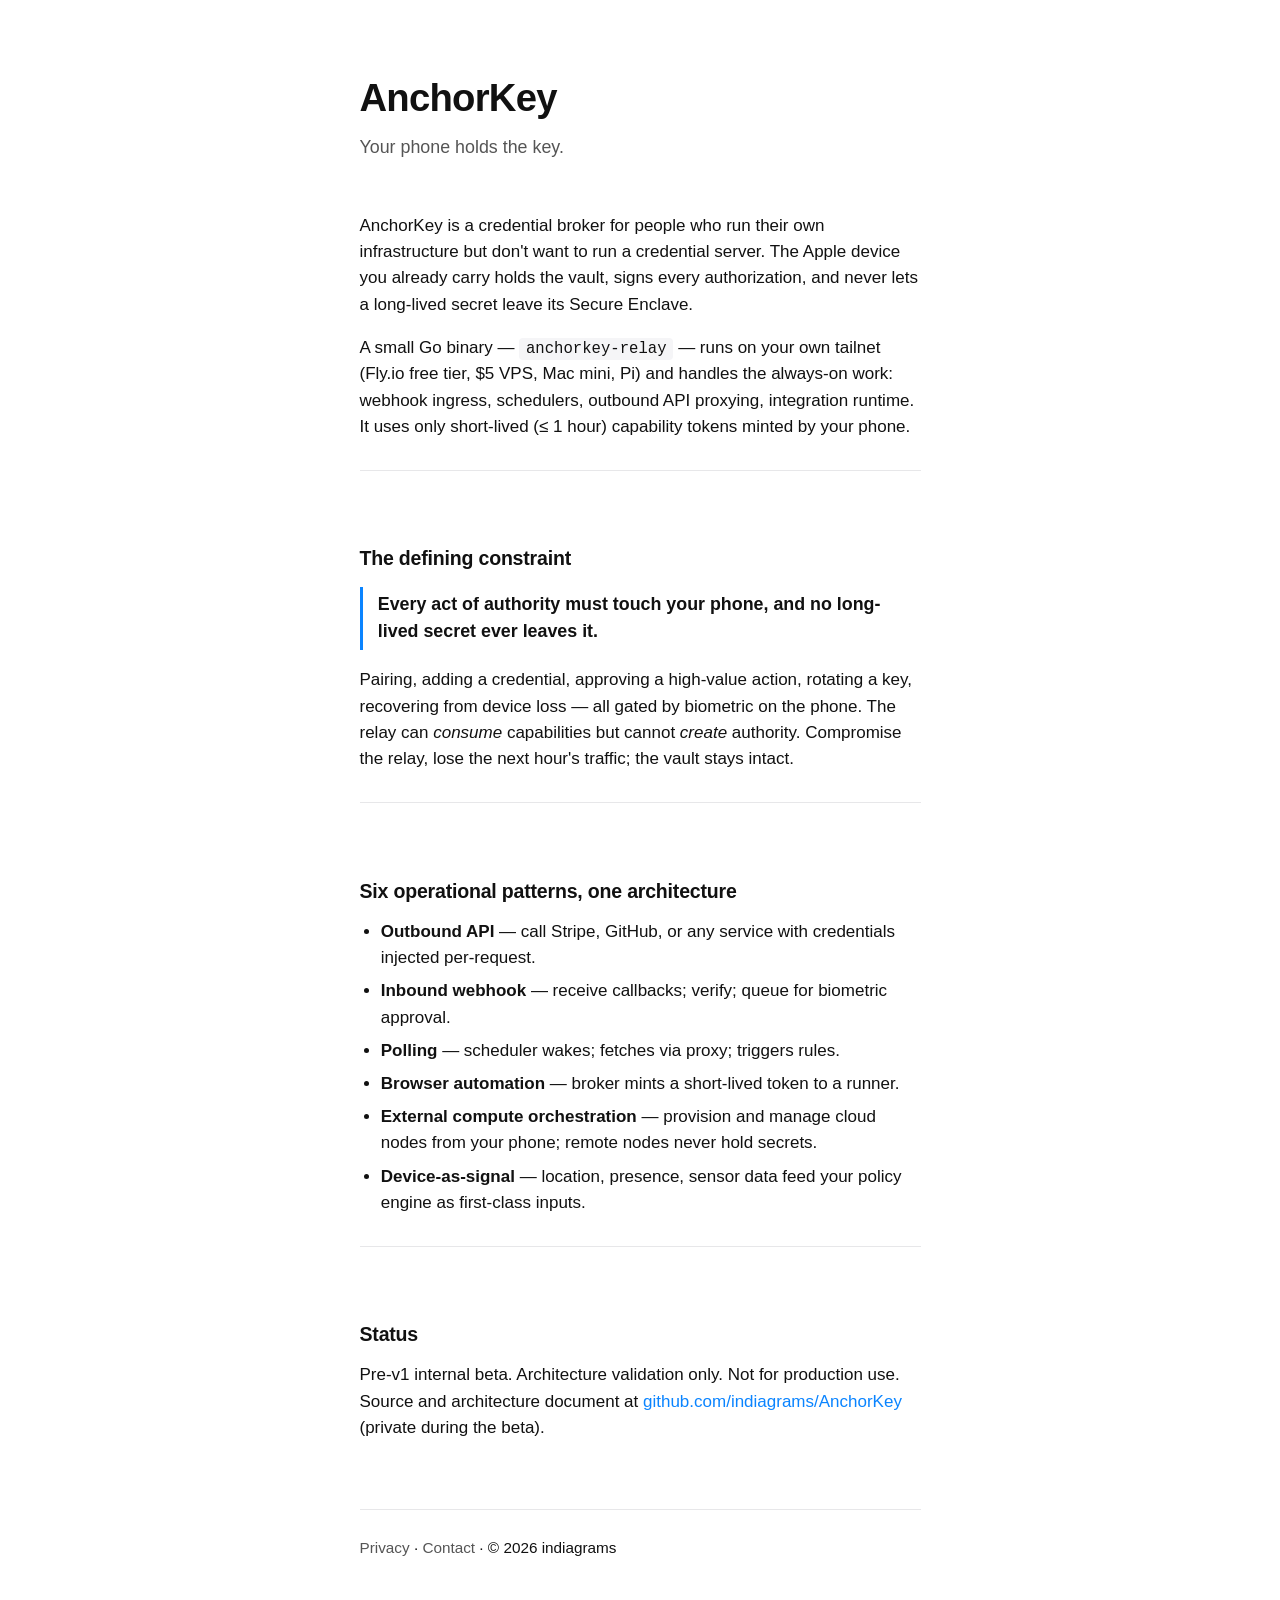
==== index.html @ 7e4a4281 "Initial: landing + privacy pages Static HTML for anchorkey.io. Two pages:   - index.html: landing, d" ====
<!doctype html>
<html lang="en">
<head>
  <meta charset="utf-8">
  <meta name="viewport" content="width=device-width,initial-scale=1">
  <title>AnchorKey — Your phone holds the key</title>
  <meta name="description" content="A credential broker for people who run their own infrastructure. The phone is the trust anchor. The relay is the always-on mesh edge.">
  <link rel="icon" href="/favicon.svg" type="image/svg+xml">
  <link rel="stylesheet" href="/styles.css">
</head>
<body>
  <main>
    <header>
      <h1>AnchorKey</h1>
      <p class="tagline">Your phone holds the key.</p>
    </header>

    <section>
      <p>
        AnchorKey is a credential broker for people who run their own
        infrastructure but don't want to run a credential server. The Apple
        device you already carry holds the vault, signs every authorization,
        and never lets a long-lived secret leave its Secure Enclave.
      </p>
      <p>
        A small Go binary — <code>anchorkey-relay</code> — runs on your own
        tailnet (Fly.io free tier, $5 VPS, Mac mini, Pi) and handles the
        always-on work: webhook ingress, schedulers, outbound API proxying,
        integration runtime. It uses only short-lived
        (≤ 1&nbsp;hour) capability tokens minted by your phone.
      </p>
    </section>

    <section>
      <h2>The defining constraint</h2>
      <p class="constraint">
        Every act of authority must touch your phone, and no long-lived
        secret ever leaves it.
      </p>
      <p>
        Pairing, adding a credential, approving a high-value action, rotating
        a key, recovering from device loss — all gated by biometric on the
        phone. The relay can <em>consume</em> capabilities but cannot
        <em>create</em> authority. Compromise the relay, lose the next hour's
        traffic; the vault stays intact.
      </p>
    </section>

    <section>
      <h2>Six operational patterns, one architecture</h2>
      <ul>
        <li><strong>Outbound API</strong> — call Stripe, GitHub, or any service with credentials injected per-request.</li>
        <li><strong>Inbound webhook</strong> — receive callbacks; verify; queue for biometric approval.</li>
        <li><strong>Polling</strong> — scheduler wakes; fetches via proxy; triggers rules.</li>
        <li><strong>Browser automation</strong> — broker mints a short-lived token to a runner.</li>
        <li><strong>External compute orchestration</strong> — provision and manage cloud nodes from your phone; remote nodes never hold secrets.</li>
        <li><strong>Device-as-signal</strong> — location, presence, sensor data feed your policy engine as first-class inputs.</li>
      </ul>
    </section>

    <section>
      <h2>Status</h2>
      <p>
        Pre-v1 internal beta. Architecture validation only. Not for production
        use. Source and architecture document at
        <a href="https://github.com/indiagrams/AnchorKey">github.com/indiagrams/AnchorKey</a>
        (private during the beta).
      </p>
    </section>

    <footer>
      <p>
        <a href="/privacy">Privacy</a> ·
        <a href="mailto:jpraju@gmail.com">Contact</a> ·
        © 2026 indiagrams
      </p>
    </footer>
  </main>
</body>
</html>
---- styles.css ----
/* AnchorKey site — minimal, readable, no JS, no fonts loaded externally. */

:root {
  --fg: #111;
  --fg-soft: #555;
  --bg: #fff;
  --accent: #0a84ff;
  --rule: #e7e7e9;
  --code-bg: #f5f5f7;
  --max-w: 36rem;
}

@media (prefers-color-scheme: dark) {
  :root {
    --fg: #f2f2f7;
    --fg-soft: #b8b8c0;
    --bg: #0d0d10;
    --accent: #5ac8fa;
    --rule: #2c2c2e;
    --code-bg: #1c1c1e;
  }
}

* { box-sizing: border-box; }

html, body {
  margin: 0;
  padding: 0;
  background: var(--bg);
  color: var(--fg);
  font-family: -apple-system, BlinkMacSystemFont, "SF Pro Text", "Helvetica Neue", Arial, sans-serif;
  font-size: 17px;
  line-height: 1.55;
  -webkit-font-smoothing: antialiased;
}

main {
  max-width: var(--max-w);
  margin: 0 auto;
  padding: 4rem 1.5rem 6rem;
}

header {
  margin-bottom: 3rem;
}

h1 {
  font-size: 2.25rem;
  font-weight: 700;
  letter-spacing: -0.02em;
  margin: 0 0 0.4rem;
}

h2 {
  font-size: 1.15rem;
  font-weight: 600;
  letter-spacing: -0.01em;
  margin: 2.5rem 0 0.75rem;
}

p, ul {
  margin: 0 0 1rem;
  color: var(--fg);
}

ul {
  padding-left: 1.25rem;
}

li {
  margin-bottom: 0.4rem;
}

.tagline {
  color: var(--fg-soft);
  font-size: 1.05rem;
  margin: 0;
}

.constraint {
  font-weight: 600;
  font-size: 1.05rem;
  border-left: 3px solid var(--accent);
  padding: 0.25rem 0 0.25rem 0.9rem;
  margin: 0.5rem 0 1rem;
}

a {
  color: var(--accent);
  text-decoration: none;
}

a:hover {
  text-decoration: underline;
}

code {
  background: var(--code-bg);
  padding: 0.1rem 0.4rem;
  border-radius: 4px;
  font-family: ui-monospace, "SF Mono", Menlo, Consolas, monospace;
  font-size: 0.92em;
}

section {
  border-top: 1px solid var(--rule);
  padding-top: 1.75rem;
  margin-top: 1.75rem;
}

section:first-of-type {
  border-top: 0;
  padding-top: 0;
  margin-top: 0;
}

footer {
  margin-top: 4rem;
  padding-top: 1.5rem;
  border-top: 1px solid var(--rule);
  color: var(--fg-soft);
  font-size: 0.9rem;
}

footer a {
  color: var(--fg-soft);
}
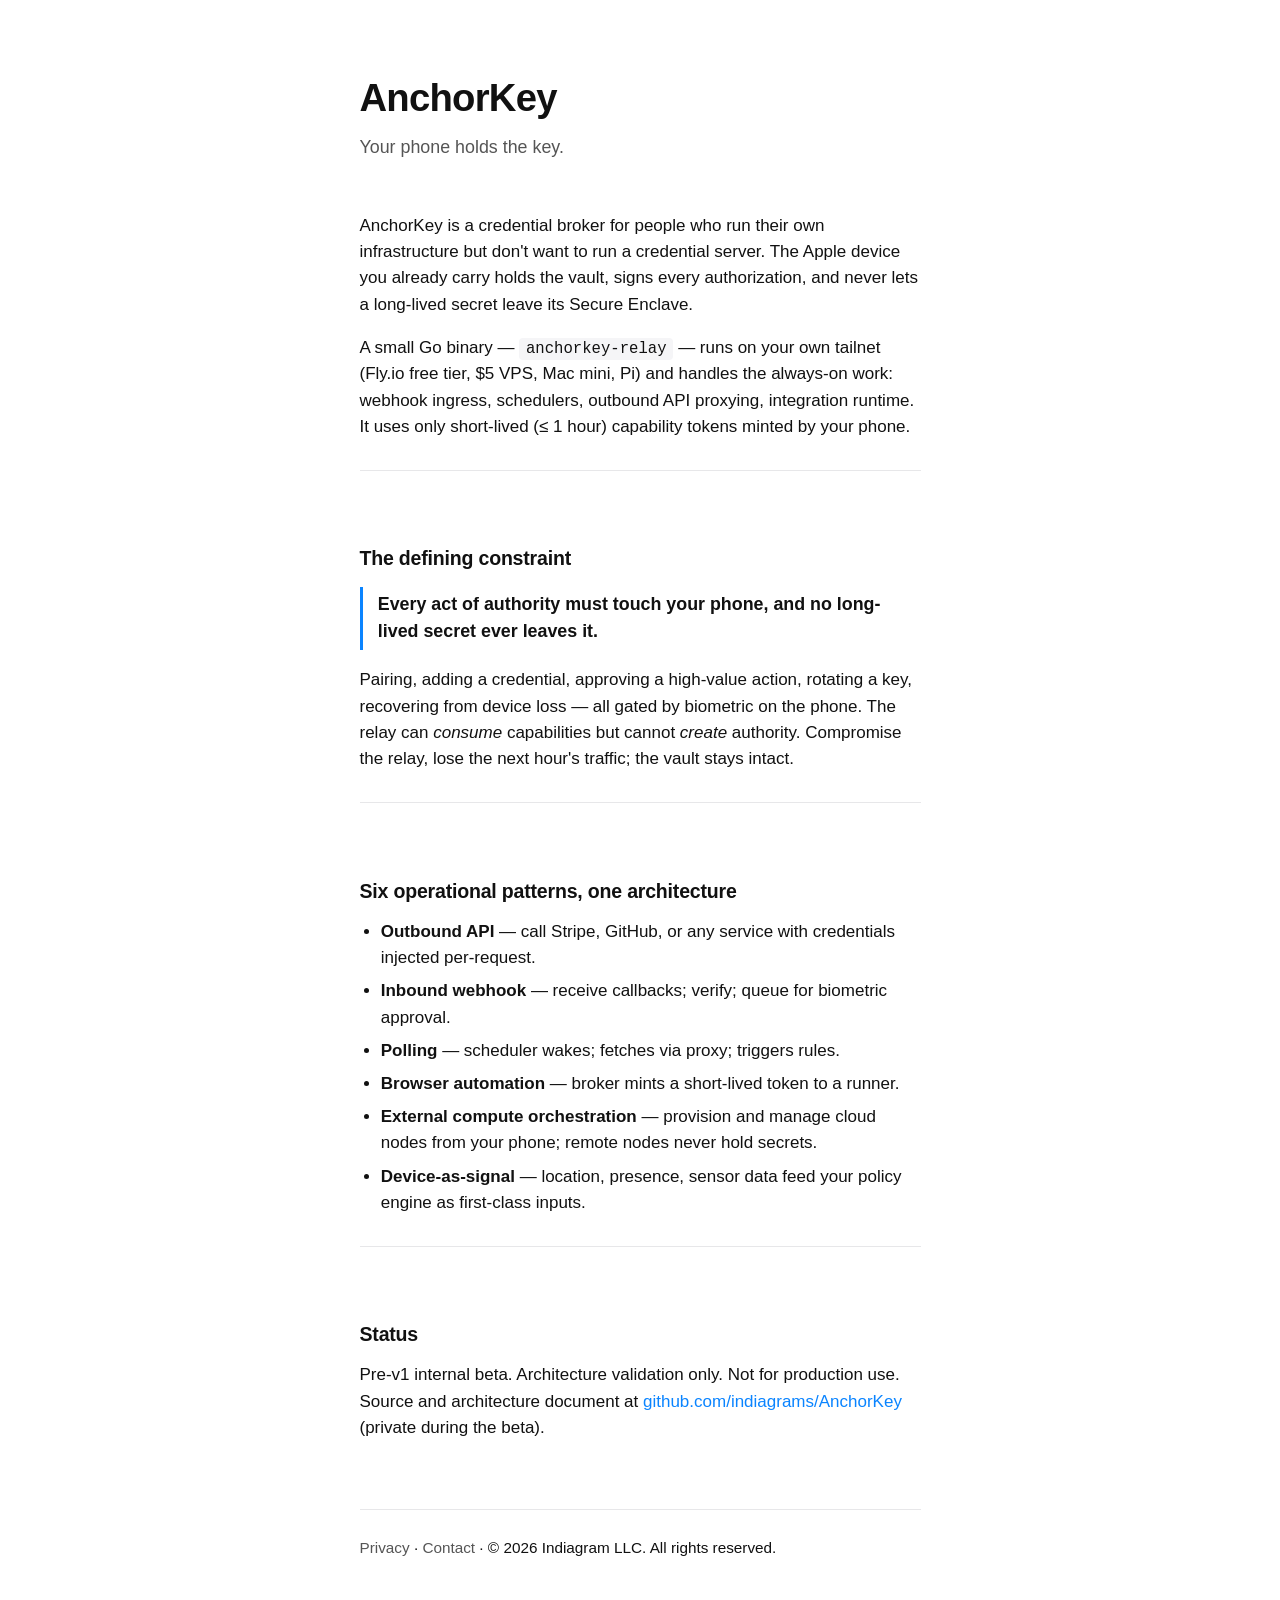
==== commit df496ede: "Use Indiagram LLC in footers + jp@indiagram.com for contact" ====
--- a/index.html
+++ b/index.html
@@ -71,8 +71,8 @@
     <footer>
       <p>
         <a href="/privacy">Privacy</a> ·
-        <a href="mailto:jpraju@gmail.com">Contact</a> ·
-        © 2026 indiagrams
+        <a href="mailto:jp@indiagram.com">Contact</a> ·
+        © 2026 Indiagram LLC. All rights reserved.
       </p>
     </footer>
   </main>
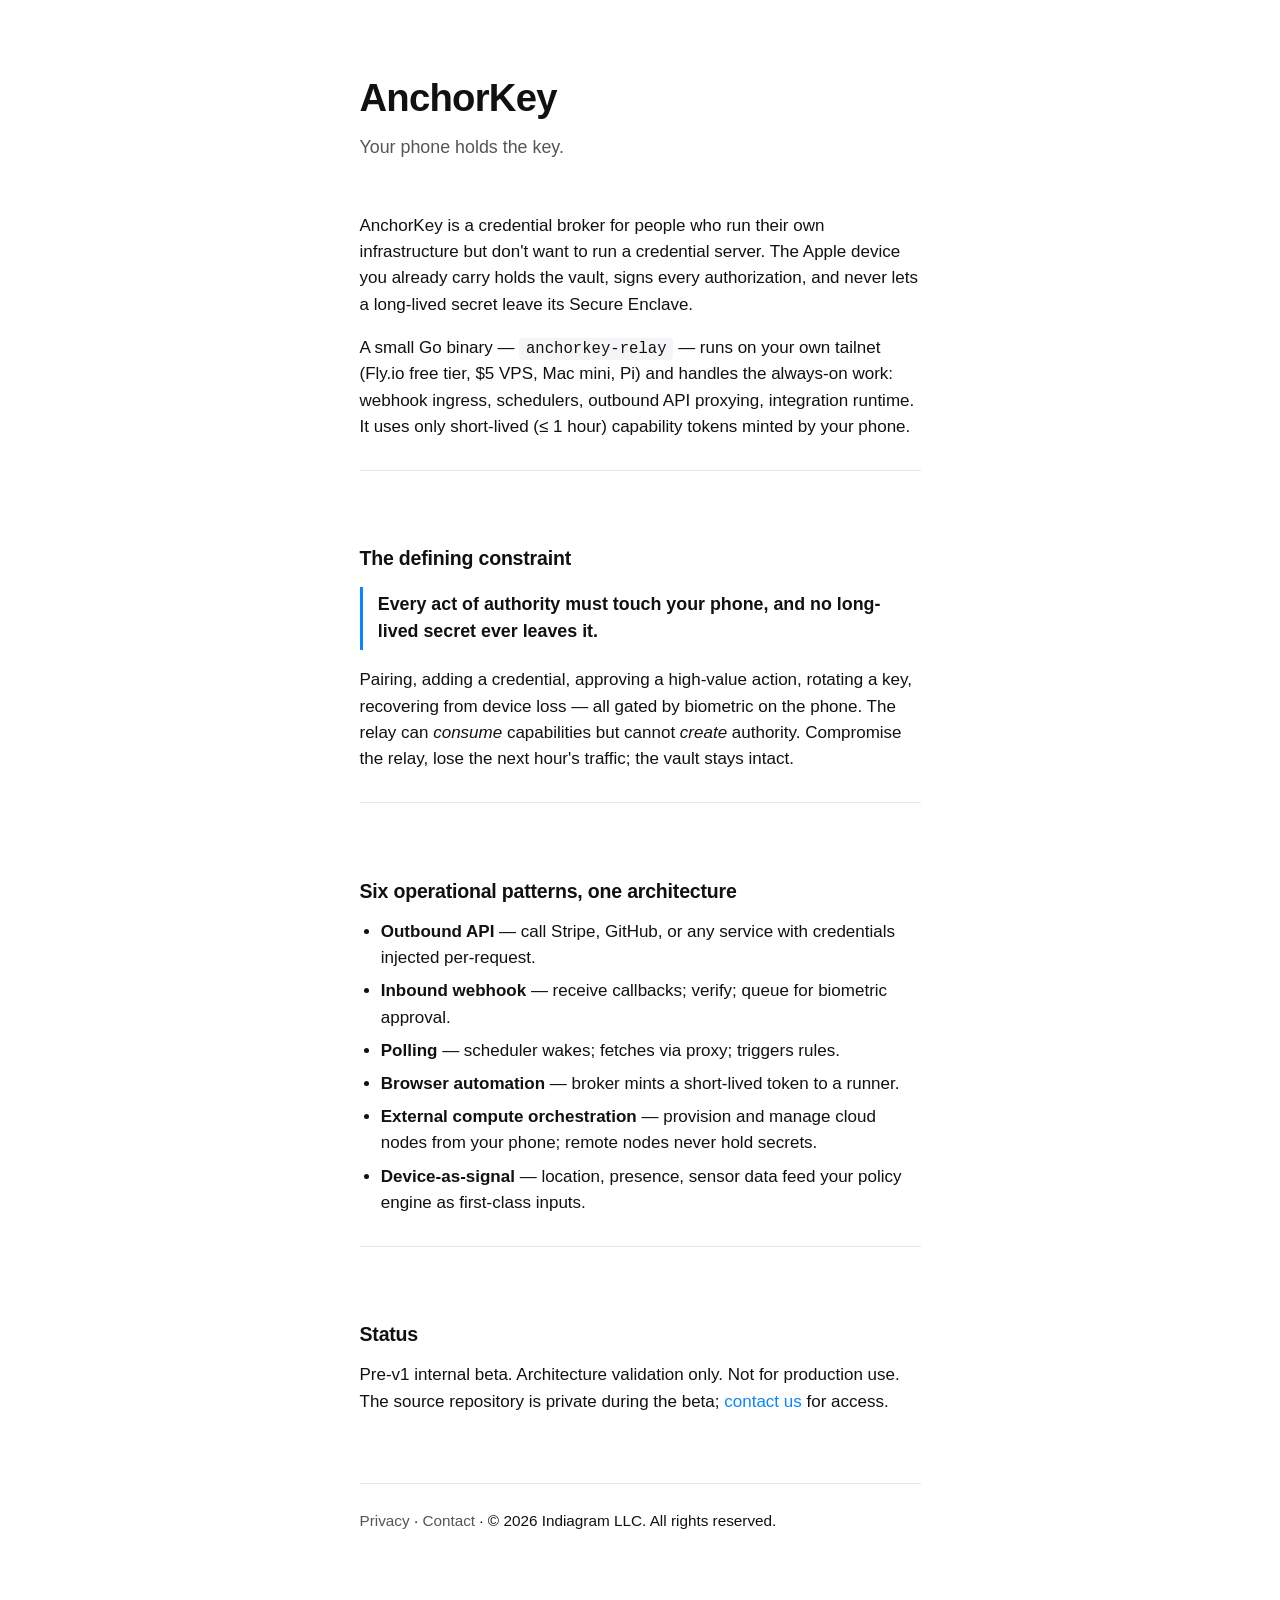
==== commit aa1d081d: "Remove private-repo link from Status section" ====
--- a/index.html
+++ b/index.html
@@ -62,9 +62,8 @@
       <h2>Status</h2>
       <p>
         Pre-v1 internal beta. Architecture validation only. Not for production
-        use. Source and architecture document at
-        <a href="https://github.com/indiagrams/AnchorKey">github.com/indiagrams/AnchorKey</a>
-        (private during the beta).
+        use. The source repository is private during the beta;
+        <a href="mailto:jp@indiagram.com">contact us</a> for access.
       </p>
     </section>
 
